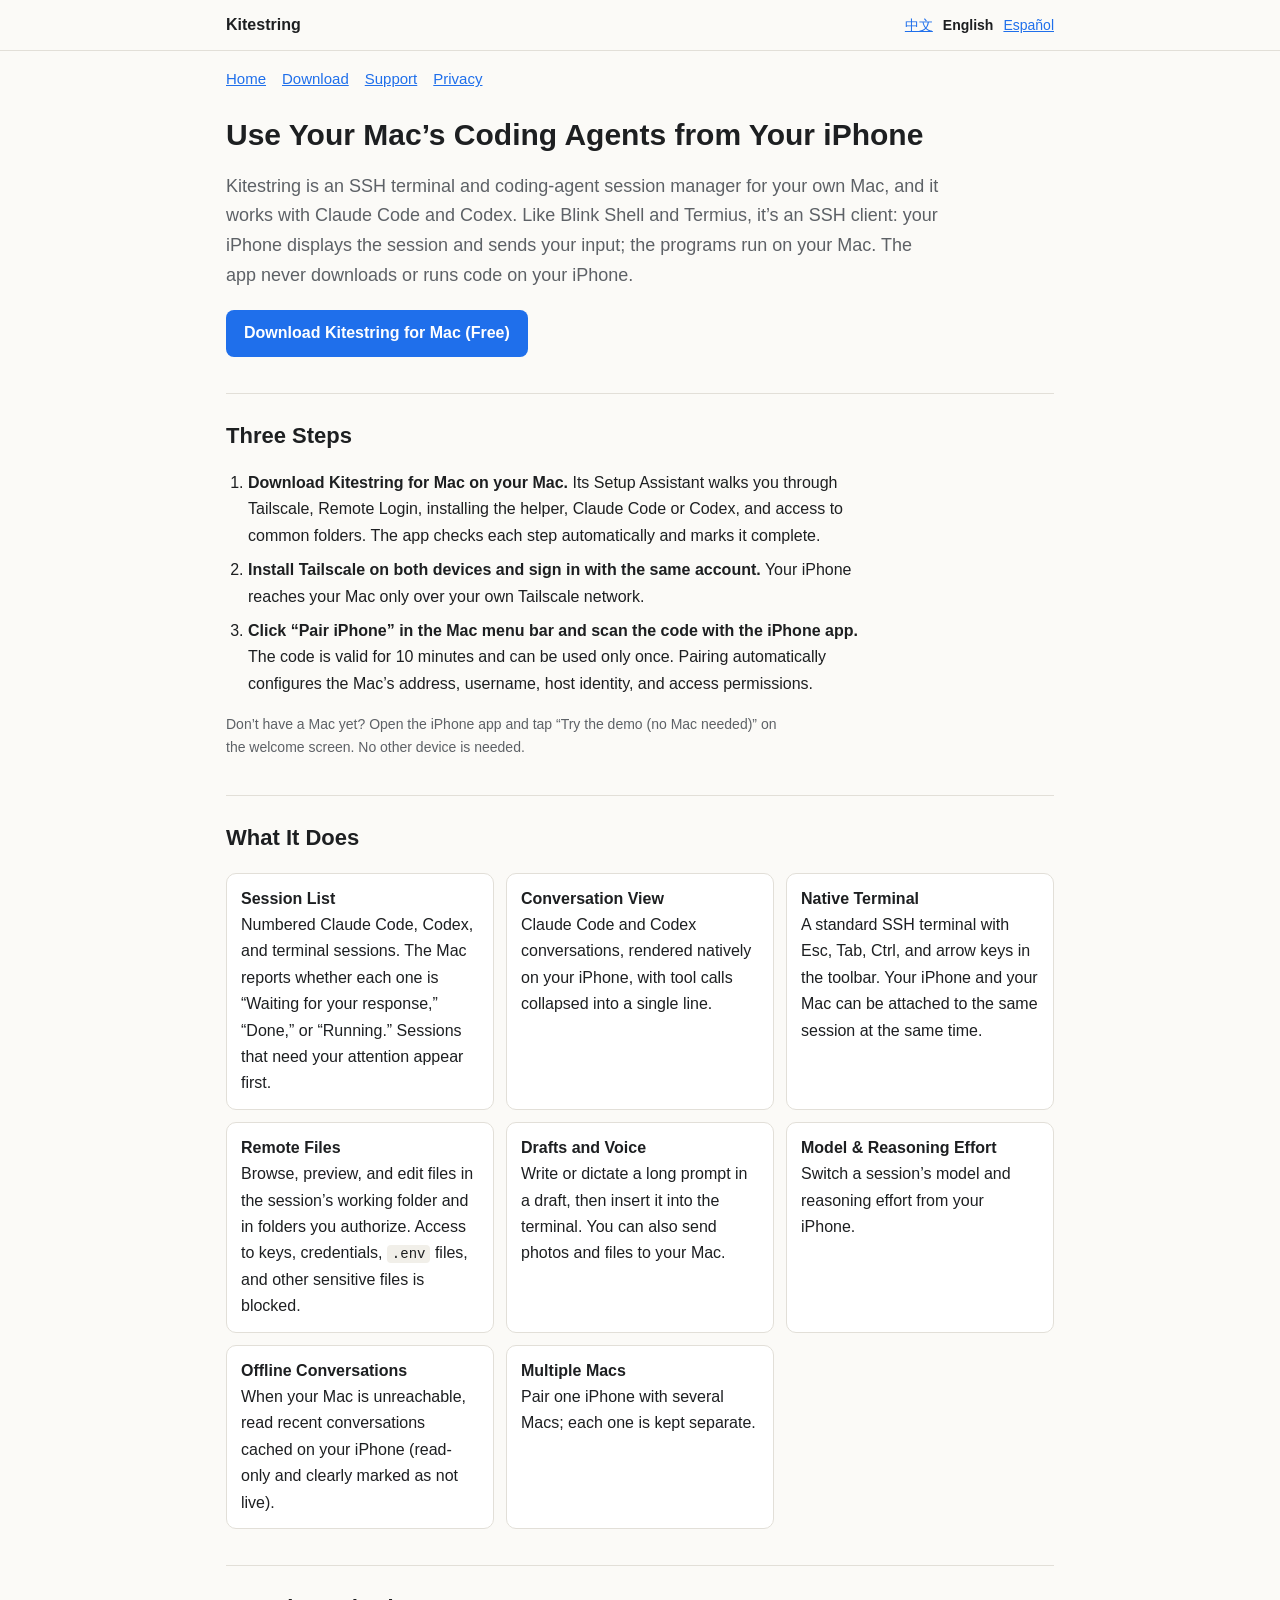
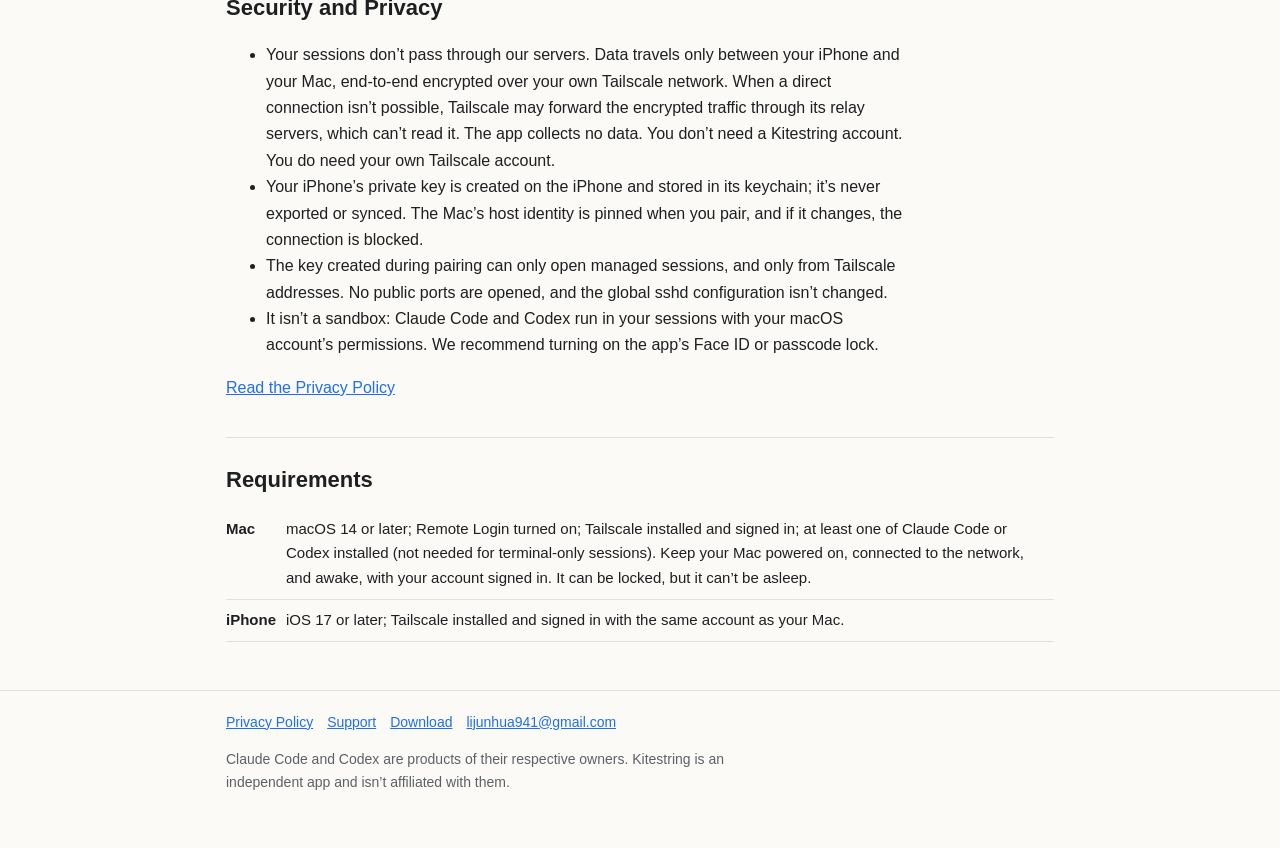
==== index.html @ 99feeac3 "site: publish 2026-11-09 with mac-0.16.4-11" ====
<!doctype html>
<html lang="en">
<head>
<meta charset="utf-8">
<meta name="viewport" content="width=device-width, initial-scale=1">
<title>Kitestring</title>
<meta name="description" data-zh="Kitestring：连接你自己 Mac 的 SSH 终端与编程助手会话管理，支持 Claude Code 和 Codex。" data-es="Kitestring: un terminal SSH y gestor de sesiones de agentes de programación para tu propio Mac. Funciona con Claude Code y Codex." content="Kitestring: an SSH terminal and coding-agent session manager for your own Mac. Works with Claude Code and Codex.">
<link rel="canonical" href="https://lijunhua941-boop.github.io/kitestring-site/">
<link rel="stylesheet" href="assets/site.css">
<script>
/* Language (the same script on every page; site/README.md「三语」). Order: the fragment #zh / #en / #es
   or an anchor inside a section (#es-pairing; #zh-Hans, #es-419 work too), then ?lang=, then the
   browser's preferred languages, then English. Sets <html lang> and data-lang (site.css then shows only
   that language), the page title and description, and makes every link to another page of the site carry the language.
   Nothing is stored. Without JavaScript site.css reads the fragment itself and shows English otherwise. */
(function () {
  var TAGS = { zh: "zh-Hans", en: "en", es: "es" }, root = document.documentElement, lang = "en";
  function norm(s) { s = String(s || "").toLowerCase().split(/[-_;]/)[0]; return TAGS.hasOwnProperty(s) ? s : ""; }
  function fromHash() { try { return norm(decodeURIComponent(location.hash.slice(1))); } catch (e) { return ""; } }
  function fromQuery() { var m = /[?&]lang=([^&#]*)/.exec(location.search); return m ? norm(m[1]) : ""; }
  function fromBrowser() {
    var list = (navigator.languages && navigator.languages.length) ? navigator.languages : [navigator.language];
    for (var i = 0; i < list.length; i++) { var l = norm(list[i]); if (l) return l; }
    return "";
  }
  function relink() {
    var links = document.querySelectorAll("a[href]");
    for (var i = 0; i < links.length; i++) {
      var a = links[i], href = a.getAttribute("data-href") || a.getAttribute("href");
      var cut = href.indexOf("#"), path = cut < 0 ? href : href.slice(0, cut), frag = cut < 0 ? "" : href.slice(cut + 1);
      if (cut === 0) {                                   // same-page link: mark the active language switch
        if (a.parentNode && a.parentNode.className === "langs") {
          if (frag === lang) a.setAttribute("aria-current", "true"); else a.removeAttribute("aria-current");
        }
        continue;
      }
      // Only the site's own pages: relative ("./", "../", "download/", "../privacy/"), with no fragment
      // or a bare language fragment. mailto:, https:, files (.md, .json, .dmg) and other anchors stay.
      if (/^([a-z][a-z0-9+.-]*:|\/\/)/i.test(href) || !/\/$/.test(path) || (frag && !TAGS.hasOwnProperty(frag))) continue;
      a.setAttribute("data-href", href);
      a.setAttribute("href", path + "#" + lang);
    }
  }
  function apply() {
    lang = fromHash() || fromQuery() || fromBrowser() || "en";
    root.setAttribute("data-lang", lang);
    root.setAttribute("lang", TAGS[lang]);
    var t = document.querySelector("title");
    if (t) {
      if (!t.hasAttribute("data-en")) t.setAttribute("data-en", t.textContent);
      document.title = t.getAttribute("data-" + lang) || t.getAttribute("data-en");
    }
    // The description (and any og:/twitter: title or description) the same way: data-zh / data-es
    // beside the English content, which stays in the page for readers without JavaScript.
    var metas = document.querySelectorAll('meta[name="description"], meta[property^="og:"], meta[name^="twitter:"]');
    for (var j = 0; j < metas.length; j++) {
      var m = metas[j];
      if (!m.hasAttribute("data-zh") && !m.hasAttribute("data-es")) continue;
      if (!m.hasAttribute("data-en")) m.setAttribute("data-en", m.getAttribute("content"));
      m.setAttribute("content", m.getAttribute("data-" + lang) || m.getAttribute("data-en"));
    }
    if (document.readyState !== "loading") relink();
  }
  apply();
  document.addEventListener("DOMContentLoaded", relink);
  window.addEventListener("hashchange", apply);
})();
</script>
</head>
<body>
<header class="top"><div class="wrap">
  <a class="brand" href="./">Kitestring</a>
  <span class="langs"><a href="#zh" hreflang="zh-Hans" lang="zh-Hans">中文</a><a href="#en" hreflang="en" lang="en">English</a><a href="#es" hreflang="es" lang="es">Español</a></span>
</div></header>
<main class="wrap">

<!-- ===== 简体中文（主稿） ===== -->
<section class="lang" id="zh" lang="zh-Hans" data-l="zh">
<nav class="pages"><a href="#zh">首页</a><a href="download/#zh">下载</a><a href="support/#zh">技术支持</a><a href="privacy/#zh">隐私政策</a></nav>
<h1>在 iPhone 上使用你 Mac 上的编程助手</h1>
<p class="lead">Kitestring 是连接你自己的 Mac 的 SSH 终端与编程助手会话管理器，配合 Claude Code 与 Codex 使用。和 Blink Shell、Termius 一样，它是 SSH 客户端：iPhone 显示会话、发送你的输入，程序都在你的 Mac 上运行。App 不会在 iPhone 上下载或执行代码。</p>
<div class="actions">
  <a class="button" href="download/#zh">下载 Kitestring for Mac（免费）</a>
  <!-- App Store 徽章占位：上架后换成官方徽章图片（按徽章的使用规范），链接填 KITE_APP_STORE_URL。 -->
  
</div>

<h2>三步上手</h2>
<ol class="steps">
  <li><strong>在 Mac 上下载 Kitestring for Mac。</strong>它的「设置向导」带你逐步完成：Tailscale、远程登录、安装助手、Claude Code 或 Codex、常用文件夹授权。App 自动检查每一步，完成后标记为已完成。</li>
  <li><strong>两台设备都装 Tailscale，登录同一个账号。</strong>iPhone 和 Mac 之间的连接只走你自己的 Tailscale 网络。</li>
  <li><strong>在 Mac 菜单栏点「配对 iPhone」，用 iPhone App 扫码。</strong>二维码 10 分钟内有效、只能用一次。配对会自动设置 Mac 的地址、用户名、主机身份和访问权限。</li>
</ol>
<p class="muted">还没有 Mac？打开 iPhone App，在欢迎页点「先看看演示（不需要 Mac）」，不需要连接任何设备。</p>

<h2>能做什么</h2>
<ul class="grid">
  <li><strong>会话列表</strong><br>编号的 Claude Code、Codex 和终端会话；Mac 报告「等待你回应」「已完成」「运行中」，需要你处理的会话排在最前。</li>
  <li><strong>对话视图</strong><br>在 iPhone 上原生显示 Claude Code 与 Codex 的对话，工具调用折叠成一行。</li>
  <li><strong>原生终端</strong><br>标准 SSH 终端，工具条带 Esc、Tab、Ctrl、方向键；iPhone 和 Mac 可以同时连着同一个会话。</li>
  <li><strong>远程文件</strong><br>在会话的工作目录和你授权的文件夹里浏览、预览、编辑文件；密钥、凭证、<code>.env</code> 文件等敏感文件无法访问。</li>
  <li><strong>草稿与语音</strong><br>先在草稿里写好长提示词或用语音输入，再插入终端；也可以把照片和文件发到 Mac。</li>
  <li><strong>模型与思考深度</strong><br>在 iPhone 上切换会话使用的模型和思考深度。</li>
  <li><strong>离线对话</strong><br>连不上 Mac 时，可以阅读 iPhone 上缓存的最近对话（只读，明确标出不是实时内容）。</li>
  <li><strong>多台 Mac</strong><br>一部 iPhone 可以配对多台 Mac，各自独立。</li>
</ul>

<h2>安全与隐私</h2>
<ul>
  <li>你的会话不经过我们的服务器：数据只在你的 iPhone 与你的 Mac 之间、经你自己的 Tailscale 网络端到端加密传输；无法直连时，Tailscale 可能经它的中继服务器转发加密后的流量，中继看不到内容。App 不收集任何数据。你不需要 Kitestring 账号，但需要你自己的 Tailscale 账号。</li>
  <li>iPhone 的私钥在 iPhone 上生成，存在钥匙串里，不导出、不同步；Mac 的主机身份在配对时固定，变化即阻断连接。</li>
  <li>配对时生成的密钥只能进入受管会话，并且只接受来自 Tailscale 地址的登录；不开放公网端口、不改 sshd 全局配置。</li>
  <li>它不是沙箱：会话里的 Claude Code 与 Codex 以你的 macOS 账户权限运行。建议开启 App 的 Face ID 或设备密码锁。</li>
</ul>
<p><a href="privacy/#zh">阅读隐私政策</a></p>

<h2>系统要求</h2>
<table>
  <tr><th>Mac</th><td>macOS 14 或更高；打开「远程登录」；安装并登录 Tailscale；装好 Claude Code 或 Codex 至少一个（只用终端会话可以不装）。Mac 需要保持通电、联网和唤醒，并登录你的账户（可以锁屏，不能睡眠）。</td></tr>
  <tr><th>iPhone</th><td>iOS 17 或更高；安装 Tailscale 并登录与 Mac 相同的账号。</td></tr>
</table>
</section>

<!-- ===== English ===== -->
<section class="lang" id="en" lang="en" data-l="en">
<nav class="pages"><a href="#en">Home</a><a href="download/#en">Download</a><a href="support/#en">Support</a><a href="privacy/#en">Privacy</a></nav>
<h1>Use Your Mac’s Coding Agents from Your iPhone</h1>
<p class="lead">Kitestring is an SSH terminal and coding-agent session manager for your own Mac, and it works with Claude Code and Codex. Like Blink Shell and Termius, it’s an SSH client: your iPhone displays the session and sends your input; the programs run on your Mac. The app never downloads or runs code on your iPhone.</p>
<div class="actions">
  <a class="button" href="download/#en">Download Kitestring for Mac (Free)</a>
  <!-- App Store badge placeholder: replace with the official badge artwork after launch (follow its usage rules); link = KITE_APP_STORE_URL. -->
  
</div>

<h2>Three Steps</h2>
<ol class="steps">
  <li><strong>Download Kitestring for Mac on your Mac.</strong> Its Setup Assistant walks you through Tailscale, Remote Login, installing the helper, Claude Code or Codex, and access to common folders. The app checks each step automatically and marks it complete.</li>
  <li><strong>Install Tailscale on both devices and sign in with the same account.</strong> Your iPhone reaches your Mac only over your own Tailscale network.</li>
  <li><strong>Click “Pair iPhone” in the Mac menu bar and scan the code with the iPhone app.</strong> The code is valid for 10 minutes and can be used only once. Pairing automatically configures the Mac’s address, username, host identity, and access permissions.</li>
</ol>
<p class="muted">Don’t have a Mac yet? Open the iPhone app and tap “Try the demo (no Mac needed)” on the welcome screen. No other device is needed.</p>

<h2>What It Does</h2>
<ul class="grid">
  <li><strong>Session List</strong><br>Numbered Claude Code, Codex, and terminal sessions. The Mac reports whether each one is “Waiting for your response,” “Done,” or “Running.” Sessions that need your attention appear first.</li>
  <li><strong>Conversation View</strong><br>Claude Code and Codex conversations, rendered natively on your iPhone, with tool calls collapsed into a single line.</li>
  <li><strong>Native Terminal</strong><br>A standard SSH terminal with Esc, Tab, Ctrl, and arrow keys in the toolbar. Your iPhone and your Mac can be attached to the same session at the same time.</li>
  <li><strong>Remote Files</strong><br>Browse, preview, and edit files in the session’s working folder and in folders you authorize. Access to keys, credentials, <code>.env</code> files, and other sensitive files is blocked.</li>
  <li><strong>Drafts and Voice</strong><br>Write or dictate a long prompt in a draft, then insert it into the terminal. You can also send photos and files to your Mac.</li>
  <li><strong>Model &amp; Reasoning Effort</strong><br>Switch a session’s model and reasoning effort from your iPhone.</li>
  <li><strong>Offline Conversations</strong><br>When your Mac is unreachable, read recent conversations cached on your iPhone (read-only and clearly marked as not live).</li>
  <li><strong>Multiple Macs</strong><br>Pair one iPhone with several Macs; each one is kept separate.</li>
</ul>

<h2>Security and Privacy</h2>
<ul>
  <li>Your sessions don’t pass through our servers. Data travels only between your iPhone and your Mac, end-to-end encrypted over your own Tailscale network. When a direct connection isn’t possible, Tailscale may forward the encrypted traffic through its relay servers, which can’t read it. The app collects no data. You don’t need a Kitestring account. You do need your own Tailscale account.</li>
  <li>Your iPhone’s private key is created on the iPhone and stored in its keychain; it’s never exported or synced. The Mac’s host identity is pinned when you pair, and if it changes, the connection is blocked.</li>
  <li>The key created during pairing can only open managed sessions, and only from Tailscale addresses. No public ports are opened, and the global sshd configuration isn’t changed.</li>
  <li>It isn’t a sandbox: Claude Code and Codex run in your sessions with your macOS account’s permissions. We recommend turning on the app’s Face ID or passcode lock.</li>
</ul>
<p><a href="privacy/#en">Read the Privacy Policy</a></p>

<h2>Requirements</h2>
<table>
  <tr><th>Mac</th><td>macOS 14 or later; Remote Login turned on; Tailscale installed and signed in; at least one of Claude Code or Codex installed (not needed for terminal-only sessions). Keep your Mac powered on, connected to the network, and awake, with your account signed in. It can be locked, but it can’t be asleep.</td></tr>
  <tr><th>iPhone</th><td>iOS 17 or later; Tailscale installed and signed in with the same account as your Mac.</td></tr>
</table>
</section>

<!-- ===== Español ===== -->
<section class="lang" id="es" lang="es" data-l="es">
<nav class="pages"><a href="#es">Inicio</a><a href="download/#es">Descargar</a><a href="support/#es">Soporte</a><a href="privacy/#es">Privacidad</a></nav>
<h1>Usa los agentes de programación de tu Mac desde tu iPhone</h1>
<p class="lead">Kitestring es un terminal SSH y un gestor de sesiones de agentes de programación para tu propio Mac, compatible con Claude Code y Codex. Como Blink Shell y Termius, es un cliente SSH: tu iPhone muestra la sesión y envía lo que escribes; los programas se ejecutan en tu Mac. La app nunca descarga ni ejecuta código en tu iPhone.</p>
<div class="actions">
  <a class="button" href="download/#es">Descargar Kitestring para Mac (gratis)</a>
  <!-- Marcador de la insignia del App Store: sustituir por la insignia oficial tras el lanzamiento (según sus normas de uso); enlace = KITE_APP_STORE_URL. -->
  
</div>

<h2>Tres pasos</h2>
<ol class="steps">
  <li><strong>Descarga Kitestring para Mac en tu Mac.</strong> Su Asistente de configuración te guía por Tailscale, Sesión remota, la instalación del asistente del Mac, Claude Code o Codex y el acceso a las carpetas habituales. La app comprueba cada paso automáticamente y lo marca como completado.</li>
  <li><strong>Instala Tailscale en ambos dispositivos e inicia sesión con la misma cuenta.</strong> Tu iPhone se conecta a tu Mac solo a través de tu propia red de Tailscale.</li>
  <li><strong>Haz clic en «Vincular iPhone» en la barra de menús del Mac y escanea el código con la app del iPhone.</strong> El código es válido durante 10 minutos y solo se puede usar una vez. La vinculación configura automáticamente la dirección del Mac, el nombre de usuario, la identidad del host y los permisos de acceso.</li>
</ol>
<p class="muted">¿Todavía no tienes un Mac? Abre la app del iPhone y toca «Prueba la demostración (sin Mac)» en la pantalla de bienvenida. No necesitas ningún otro dispositivo.</p>

<h2>Qué hace</h2>
<ul class="grid">
  <li><strong>Lista de sesiones</strong><br>Sesiones numeradas de Claude Code, Codex y terminal. El Mac indica si cada una está «Esperando tu respuesta», «Completado» o «En curso». Las sesiones que necesitan tu atención aparecen primero.</li>
  <li><strong>Vista de conversación</strong><br>Las conversaciones de Claude Code y Codex se muestran de forma nativa en tu iPhone, con las llamadas a herramientas plegadas en una sola línea.</li>
  <li><strong>Terminal nativo</strong><br>Un terminal SSH estándar con Esc, Tab, Ctrl y flechas en la barra de herramientas. Tu iPhone y tu Mac pueden estar conectados a la misma sesión al mismo tiempo.</li>
  <li><strong>Archivos remotos</strong><br>Explora, previsualiza y edita archivos en la carpeta de trabajo de la sesión y en las carpetas que autorices. El acceso a claves, credenciales, archivos <code>.env</code> y otros archivos sensibles está bloqueado.</li>
  <li><strong>Borradores y voz</strong><br>Escribe o dicta un prompt largo en un borrador y luego insértalo en el terminal. También puedes enviar fotos y archivos a tu Mac.</li>
  <li><strong>Modelo y nivel de razonamiento</strong><br>Cambia el modelo y el nivel de razonamiento de una sesión desde tu iPhone.</li>
  <li><strong>Conversaciones sin conexión</strong><br>Cuando no puedas conectarte a tu Mac, lee las conversaciones recientes guardadas en tu iPhone (solo lectura y con una marca clara de que no están en vivo).</li>
  <li><strong>Varios Mac</strong><br>Vincula un iPhone con varios Mac; cada uno se mantiene por separado.</li>
</ul>

<h2>Seguridad y privacidad</h2>
<ul>
  <li>Tus sesiones no pasan por nuestros servidores. Los datos solo viajan entre tu iPhone y tu Mac, cifrados de extremo a extremo por tu propia red de Tailscale. Si no es posible una conexión directa, Tailscale puede reenviar el tráfico cifrado por sus servidores de retransmisión, que no pueden leerlo. La app no recopila datos. No necesitas una cuenta de Kitestring, pero sí tu propia cuenta de Tailscale.</li>
  <li>La clave privada de tu iPhone se crea en el iPhone y se guarda en su llavero; nunca se exporta ni se sincroniza. La identidad del host del Mac se fija al vincularlo y, si cambia, la conexión se bloquea.</li>
  <li>La clave creada durante la vinculación solo puede abrir sesiones gestionadas, y solo desde direcciones de Tailscale. No se abren puertos públicos ni se cambia la configuración global de sshd.</li>
  <li>No es un entorno aislado (sandbox): Claude Code y Codex se ejecutan en tus sesiones con los permisos de tu cuenta de macOS. Te recomendamos activar el bloqueo con Face ID o código de la app.</li>
</ul>
<p><a href="privacy/#es">Lee la política de privacidad</a></p>

<h2>Requisitos</h2>
<table>
  <tr><th>Mac</th><td>macOS 14 o posterior; Sesión remota activada; Tailscale instalado y con la sesión iniciada; al menos Claude Code o Codex instalado (no hace falta si solo usas sesiones de terminal). Mantén tu Mac encendido, conectado a la red y activo, con tu cuenta iniciada. Puede estar bloqueado, pero no en reposo.</td></tr>
  <tr><th>iPhone</th><td>iOS 17 o posterior; Tailscale instalado y con la sesión iniciada en la misma cuenta que tu Mac.</td></tr>
</table>
</section>

</main>
<footer><div class="wrap">
  <div data-l="zh" lang="zh-Hans">
    <a href="privacy/#zh">隐私政策</a><a href="support/#zh">技术支持</a><a href="download/#zh">下载</a><a href="mailto:lijunhua941@gmail.com">lijunhua941@gmail.com</a>
    <p>Claude Code 与 Codex 属于各自的所有者；Kitestring 是独立 App，与它们无隶属关系。</p>
  </div>
  <div data-l="en" lang="en">
    <a href="privacy/#en">Privacy Policy</a><a href="support/#en">Support</a><a href="download/#en">Download</a><a href="mailto:lijunhua941@gmail.com">lijunhua941@gmail.com</a>
    <p>Claude Code and Codex are products of their respective owners. Kitestring is an independent app and isn’t affiliated with them.</p>
  </div>
  <div data-l="es" lang="es">
    <a href="privacy/#es">Política de privacidad</a><a href="support/#es">Soporte</a><a href="download/#es">Descargar</a><a href="mailto:lijunhua941@gmail.com">lijunhua941@gmail.com</a>
    <p>Claude Code y Codex son productos de sus respectivos propietarios. Kitestring es una app independiente y no está afiliada a ellos.</p>
  </div>
</div></footer>
</body>
</html>
---- assets/site.css ----
/* Static site stylesheet: no web fonts, no external resources. */
:root {
  --bg: #fbfaf7;
  --fg: #1d1f21;
  --muted: #5d6166;
  --line: #e2dfd8;
  --card: #ffffff;
  --accent: #1f6feb;
  --accent-fg: #ffffff;
  --code-bg: #f1efe9;
  --warn-bg: #fff6e0;
  --warn-line: #e8c46a;
}
@media (prefers-color-scheme: dark) {
  :root:not([data-theme="light"]) {
    --bg: #15171a;
    --fg: #e8e6e1;
    --muted: #a3a7ad;
    --line: #2c3036;
    --card: #1c1f23;
    --accent: #5b9dff;
    --accent-fg: #0b0d10;
    --code-bg: #23272c;
    --warn-bg: #2b2516;
    --warn-line: #7a6326;
  }
}
:root[data-theme="dark"] {
  --bg: #15171a; --fg: #e8e6e1; --muted: #a3a7ad; --line: #2c3036; --card: #1c1f23;
  --accent: #5b9dff; --accent-fg: #0b0d10; --code-bg: #23272c; --warn-bg: #2b2516; --warn-line: #7a6326;
}
* { box-sizing: border-box; }
html { -webkit-text-size-adjust: 100%; }
body {
  margin: 0;
  background: var(--bg);
  color: var(--fg);
  font: 16px/1.65 -apple-system, BlinkMacSystemFont, "Segoe UI", "PingFang SC", "Hiragino Sans GB",
    "Microsoft YaHei", "Noto Sans", Helvetica, Arial, sans-serif;
}
a { color: var(--accent); }
.wrap { max-width: 860px; margin: 0 auto; padding: 0 16px; }
header.top { border-bottom: 1px solid var(--line); }
header.top .wrap { display: flex; flex-wrap: wrap; gap: 8px 16px; align-items: center; justify-content: space-between; padding-top: 12px; padding-bottom: 12px; }
.brand { font-weight: 700; color: var(--fg); text-decoration: none; }
.langs a { margin-left: 10px; font-size: 14px; }
nav.pages { display: flex; flex-wrap: wrap; gap: 4px 16px; margin: 16px 0 8px; font-size: 15px; }
h1 { font-size: 30px; line-height: 1.25; margin: 24px 0 12px; }
h2 { font-size: 22px; margin: 36px 0 10px; padding-top: 4px; border-top: 1px solid var(--line); padding-top: 24px; }
h3 { font-size: 17px; margin: 24px 0 6px; }
p, li { max-width: 72ch; }
.lead { font-size: 18px; color: var(--muted); }
.muted { color: var(--muted); font-size: 14px; }
code, pre { font-family: ui-monospace, SFMono-Regular, Menlo, Consolas, monospace; font-size: 14px; }
code { background: var(--code-bg); padding: 1px 5px; border-radius: 4px; overflow-wrap: anywhere; }
pre { background: var(--code-bg); padding: 12px 14px; border-radius: 8px; overflow-x: auto; }
pre code { background: none; padding: 0; }
.actions { display: flex; flex-wrap: wrap; gap: 12px; margin: 20px 0; align-items: center; }
.button { display: inline-block; background: var(--accent); color: var(--accent-fg); text-decoration: none; font-weight: 600; padding: 10px 18px; border-radius: 8px; }
/* Placeholder for the official store badge (to be replaced with the badge artwork after launch). */
.badge-placeholder { display: inline-block; border: 2px dashed var(--line); color: var(--muted); padding: 8px 14px; border-radius: 8px; text-decoration: none; font-size: 14px; }
ol.steps { padding-left: 22px; }
ol.steps li { margin: 8px 0; }
.grid { display: grid; grid-template-columns: repeat(auto-fit, minmax(240px, 1fr)); gap: 12px; padding: 0; list-style: none; }
.grid li { background: var(--card); border: 1px solid var(--line); border-radius: 10px; padding: 12px 14px; }
table { border-collapse: collapse; width: 100%; font-size: 15px; display: block; overflow-x: auto; }
th, td { text-align: left; vertical-align: top; border-bottom: 1px solid var(--line); padding: 8px 10px 8px 0; }
td code { overflow-wrap: anywhere; }
.note { background: var(--warn-bg); border: 1px solid var(--warn-line); border-radius: 8px; padding: 10px 14px; }
footer { border-top: 1px solid var(--line); margin-top: 48px; padding: 20px 0 40px; font-size: 14px; color: var(--muted); }
footer a { margin-right: 14px; }

.langs a[aria-current] { color: var(--fg); font-weight: 600; text-decoration: none; }

/* Languages. Every page has three sections <section class="lang" id="zh|en|es" data-l="…"> and one
   footer block per language (data-l), so a reader sees one language only.
   With JavaScript: the inline script in each page's <head> sets <html data-lang="zh|en|es"> (fragment ›
   ?lang= › browser languages › English) and the first group of rules shows that language.
   Without JavaScript: #zh / #en / #es, or an anchor inside a section (#es-pairing), picks the language
   through :target; otherwise English. Browsers without :has() ignore that second group and then show
   all three languages one after another. The two groups must stay separate rules: one selector that
   a browser cannot parse drops its whole rule. */
html[data-lang="zh"] [data-l]:not([data-l="zh"]),
html[data-lang="en"] [data-l]:not([data-l="en"]),
html[data-lang="es"] [data-l]:not([data-l="es"]) { display: none; }
html:not([data-lang]) body:has(#zh:target, #zh :target) [data-l]:not([data-l="zh"]),
html:not([data-lang]) body:has(#es:target, #es :target) [data-l]:not([data-l="es"]),
html:not([data-lang]) body:not(:has(#zh:target, #zh :target, #es:target, #es :target)) [data-l]:not([data-l="en"]) { display: none; }
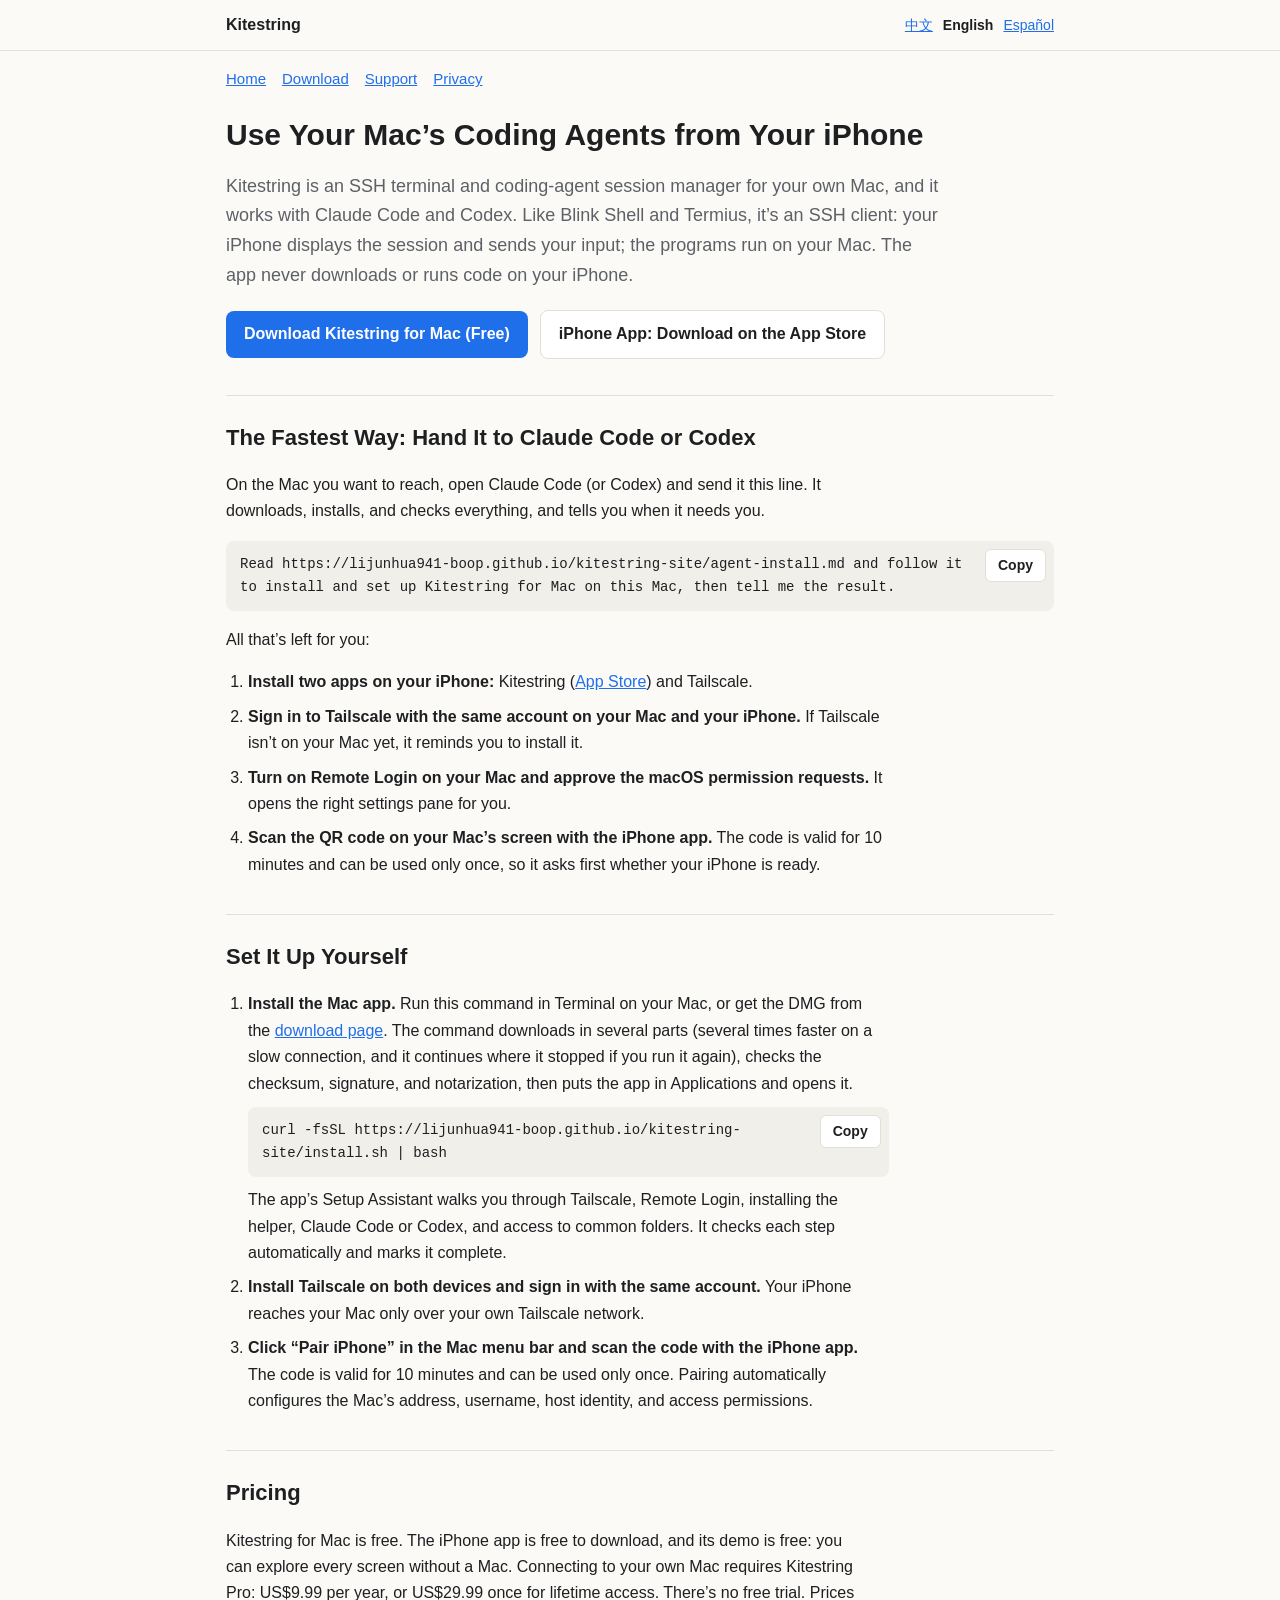
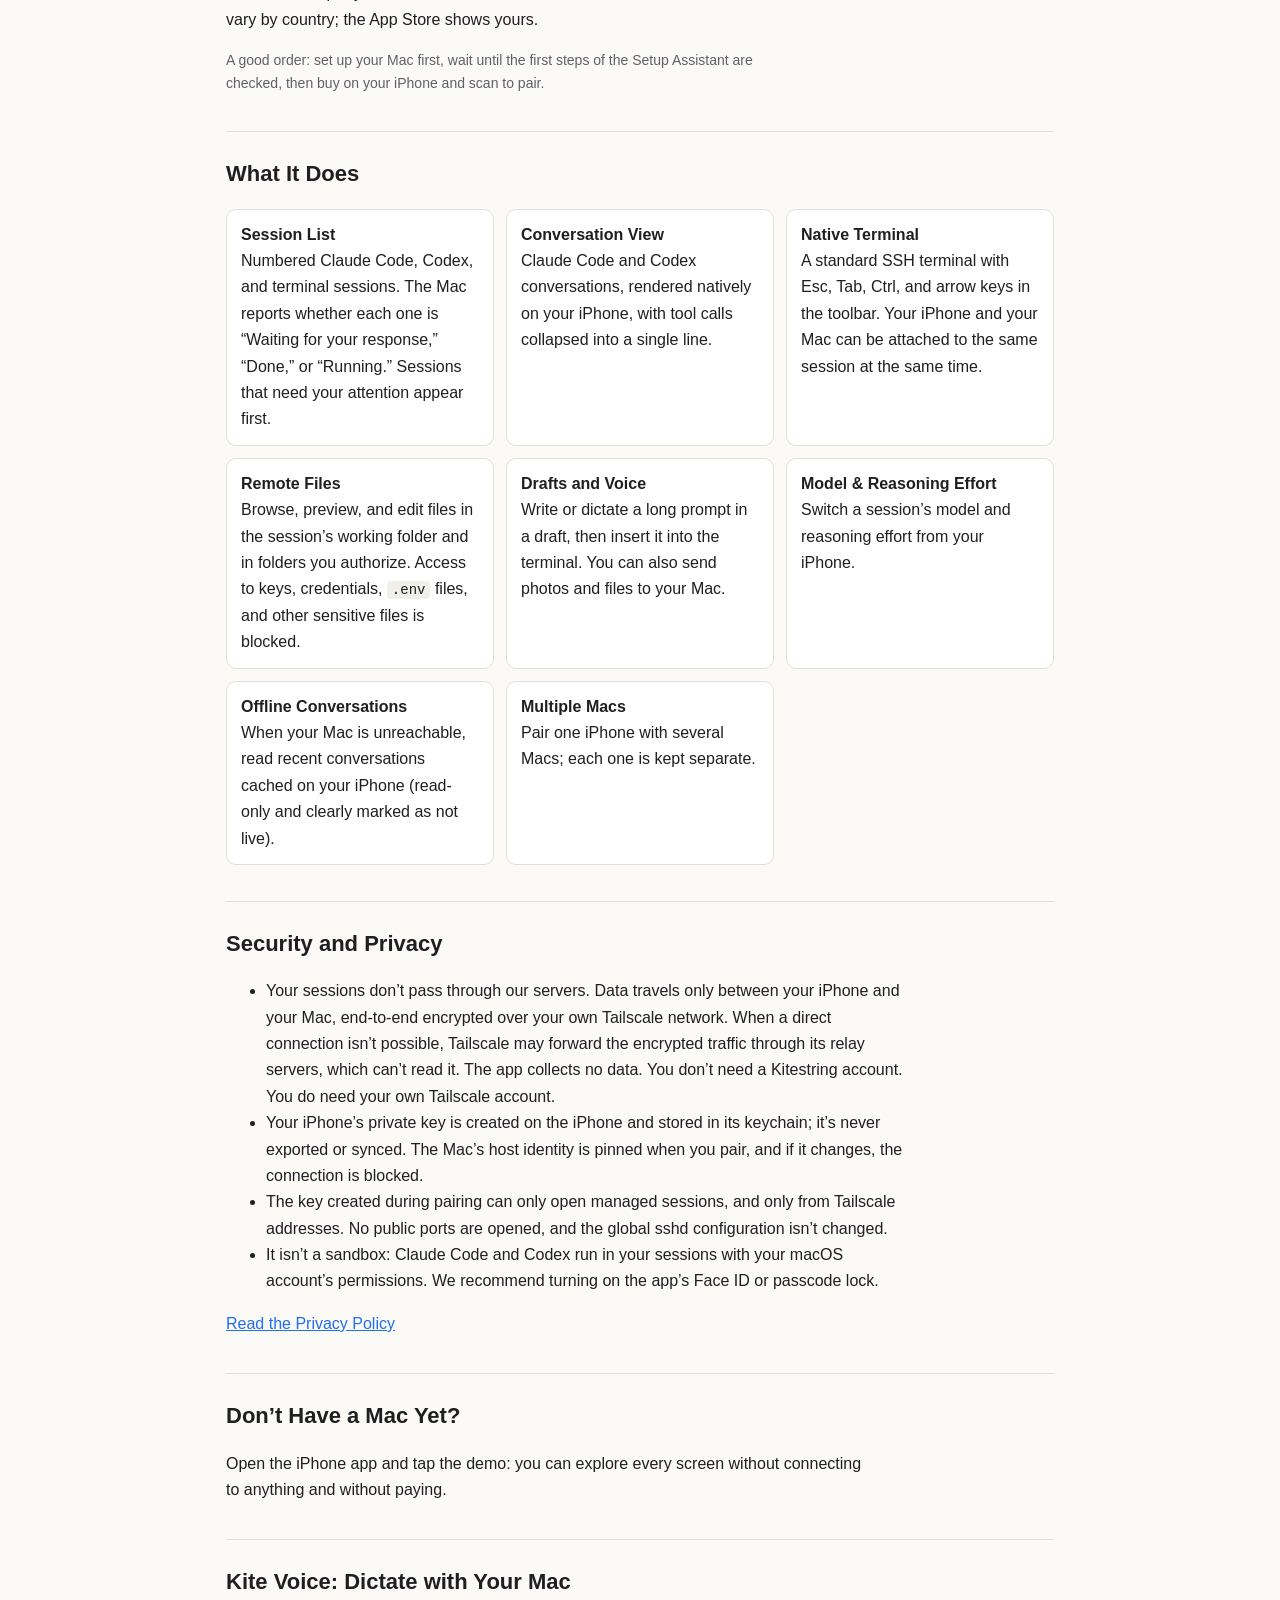
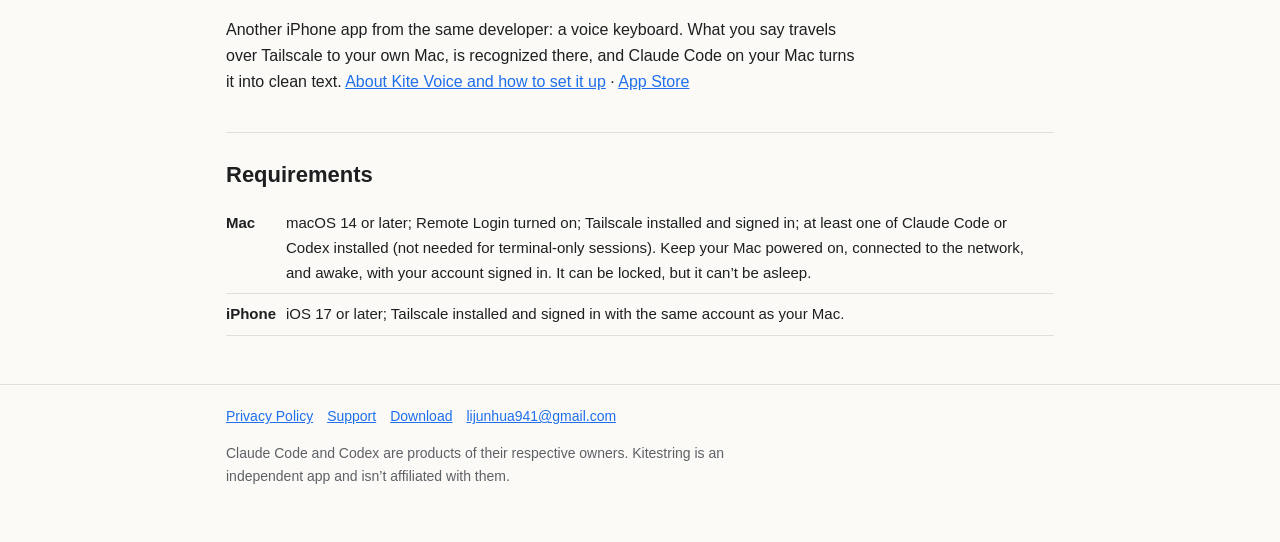
==== commit b4f6c36a: "site: agent-first onboarding, one-command installer, pricing, Kite Voice page Source: kitestring rep" ====
--- a/index.html
+++ b/index.html
@@ -81,17 +81,32 @@
 <p class="lead">Kitestring 是连接你自己的 Mac 的 SSH 终端与编程助手会话管理器，配合 Claude Code 与 Codex 使用。和 Blink Shell、Termius 一样，它是 SSH 客户端：iPhone 显示会话、发送你的输入，程序都在你的 Mac 上运行。App 不会在 iPhone 上下载或执行代码。</p>
 <div class="actions">
   <a class="button" href="download/#zh">下载 Kitestring for Mac（免费）</a>
-  <!-- App Store 徽章占位：上架后换成官方徽章图片（按徽章的使用规范），链接填 KITE_APP_STORE_URL。 -->
-  
+  <a class="button secondary" href="https://apps.apple.com/app/kitestring-remote/id6832438353">iPhone App：在 App Store 下载</a>
 </div>
 
-<h2>三步上手</h2>
-<ol class="steps">
-  <li><strong>在 Mac 上下载 Kitestring for Mac。</strong>它的「设置向导」带你逐步完成：Tailscale、远程登录、安装助手、Claude Code 或 Codex、常用文件夹授权。App 自动检查每一步，完成后标记为已完成。</li>
+<h2 id="zh-agent">最快的装法：交给 Claude Code 或 Codex</h2>
+<p>在要连接的那台 Mac 上打开 Claude Code（或 Codex），把下面这句话发给它。下载、安装和检查都由它完成，需要你动手的地方它会告诉你。</p>
+<div class="copy"><pre><code id="prompt-zh">请读取 https://lijunhua941-boop.github.io/kitestring-site/agent-install.md，按其中步骤在这台 Mac 上安装并配置 Kitestring for Mac，完成后告诉我结果。</code></pre><button type="button" data-copy="prompt-zh" data-done="已复制">复制</button></div>
+<p>你自己要做的只有这几件：</p>
+<ol class="steps">
+  <li><strong>iPhone 上装两个 App：</strong>Kitestring（<a href="https://apps.apple.com/app/kitestring-remote/id6832438353">App Store</a>）和 Tailscale。</li>
+  <li><strong>Mac 和 iPhone 的 Tailscale 登录同一个账号。</strong>Mac 上还没装 Tailscale，它会提醒你装。</li>
+  <li><strong>在 Mac 上打开「远程登录」，批准 macOS 弹出的权限请求。</strong>它会替你打开对应的设置页。</li>
+  <li><strong>用 iPhone App 扫 Mac 屏幕上的二维码。</strong>二维码 10 分钟内有效、只能用一次，所以它会先问你 iPhone 准备好了没有。</li>
+</ol>
+
+<h2 id="zh-manual">自己动手装</h2>
+<ol class="steps">
+  <li><strong>装 Mac App。</strong>在 Mac 的「终端」里运行下面这条命令，或到<a href="download/#zh">下载页</a>下载 DMG。命令会分段下载（网络慢时快几倍，中断后重新运行会接着下），核对校验值、签名与公证，再把 App 放进「应用程序」并打开。
+  <div class="copy"><pre><code id="cmd-zh">curl -fsSL https://lijunhua941-boop.github.io/kitestring-site/install.sh | bash</code></pre><button type="button" data-copy="cmd-zh" data-done="已复制">复制</button></div>
+  App 的「设置向导」带你逐步完成：Tailscale、远程登录、安装助手、Claude Code 或 Codex、常用文件夹授权。每一步自动检查，完成后打勾。</li>
   <li><strong>两台设备都装 Tailscale，登录同一个账号。</strong>iPhone 和 Mac 之间的连接只走你自己的 Tailscale 网络。</li>
   <li><strong>在 Mac 菜单栏点「配对 iPhone」，用 iPhone App 扫码。</strong>二维码 10 分钟内有效、只能用一次。配对会自动设置 Mac 的地址、用户名、主机身份和访问权限。</li>
 </ol>
-<p class="muted">还没有 Mac？打开 iPhone App，在欢迎页点「先看看演示（不需要 Mac）」，不需要连接任何设备。</p>
+
+<h2 id="zh-price">价格</h2>
+<p>Kitestring for Mac 免费。iPhone App 免费下载，演示模式免费：不需要 Mac，就能看到全部界面。连接你自己的 Mac 需要 Kitestring Pro：按年订阅 US$9.99，或一次买断 US$29.99，没有试用期；各地区的价格以 App Store 显示的为准。</p>
+<p class="muted">建议的顺序：先在 Mac 上装好，等「设置向导」前几步都打勾，再在 iPhone 上购买并扫码配对。</p>
 
 <h2>能做什么</h2>
 <ul class="grid">
@@ -114,6 +129,12 @@
 </ul>
 <p><a href="privacy/#zh">阅读隐私政策</a></p>
 
+<h2 id="zh-demo">还没有 Mac？</h2>
+<p>打开 iPhone App，点「演示」：不需要连接任何设备，也不用付费，就能把每个界面都看一遍。</p>
+
+<h2 id="zh-voice">Kite Voice：用你的 Mac 做语音输入</h2>
+<p>同一个开发者的另一个 iPhone App：语音键盘。说话的录音经 Tailscale 送到你自己的 Mac 上识别，再由 Mac 上的 Claude Code 整理成干净的文字。<a href="voice/#zh">了解 Kite Voice 与配置方法</a> · <a href="https://apps.apple.com/app/kite-voice-ai-dictation/id6833265822">App Store</a></p>
+
 <h2>系统要求</h2>
 <table>
   <tr><th>Mac</th><td>macOS 14 或更高；打开「远程登录」；安装并登录 Tailscale；装好 Claude Code 或 Codex 至少一个（只用终端会话可以不装）。Mac 需要保持通电、联网和唤醒，并登录你的账户（可以锁屏，不能睡眠）。</td></tr>
@@ -128,17 +149,32 @@
 <p class="lead">Kitestring is an SSH terminal and coding-agent session manager for your own Mac, and it works with Claude Code and Codex. Like Blink Shell and Termius, it’s an SSH client: your iPhone displays the session and sends your input; the programs run on your Mac. The app never downloads or runs code on your iPhone.</p>
 <div class="actions">
   <a class="button" href="download/#en">Download Kitestring for Mac (Free)</a>
-  <!-- App Store badge placeholder: replace with the official badge artwork after launch (follow its usage rules); link = KITE_APP_STORE_URL. -->
-  
+  <a class="button secondary" href="https://apps.apple.com/app/kitestring-remote/id6832438353">iPhone App: Download on the App Store</a>
 </div>
 
-<h2>Three Steps</h2>
-<ol class="steps">
-  <li><strong>Download Kitestring for Mac on your Mac.</strong> Its Setup Assistant walks you through Tailscale, Remote Login, installing the helper, Claude Code or Codex, and access to common folders. The app checks each step automatically and marks it complete.</li>
+<h2 id="en-agent">The Fastest Way: Hand It to Claude Code or Codex</h2>
+<p>On the Mac you want to reach, open Claude Code (or Codex) and send it this line. It downloads, installs, and checks everything, and tells you when it needs you.</p>
+<div class="copy"><pre><code id="prompt-en">Read https://lijunhua941-boop.github.io/kitestring-site/agent-install.md and follow it to install and set up Kitestring for Mac on this Mac, then tell me the result.</code></pre><button type="button" data-copy="prompt-en" data-done="Copied">Copy</button></div>
+<p>All that’s left for you:</p>
+<ol class="steps">
+  <li><strong>Install two apps on your iPhone:</strong> Kitestring (<a href="https://apps.apple.com/app/kitestring-remote/id6832438353">App Store</a>) and Tailscale.</li>
+  <li><strong>Sign in to Tailscale with the same account on your Mac and your iPhone.</strong> If Tailscale isn’t on your Mac yet, it reminds you to install it.</li>
+  <li><strong>Turn on Remote Login on your Mac and approve the macOS permission requests.</strong> It opens the right settings pane for you.</li>
+  <li><strong>Scan the QR code on your Mac’s screen with the iPhone app.</strong> The code is valid for 10 minutes and can be used only once, so it asks first whether your iPhone is ready.</li>
+</ol>
+
+<h2 id="en-manual">Set It Up Yourself</h2>
+<ol class="steps">
+  <li><strong>Install the Mac app.</strong> Run this command in Terminal on your Mac, or get the DMG from the <a href="download/#en">download page</a>. The command downloads in several parts (several times faster on a slow connection, and it continues where it stopped if you run it again), checks the checksum, signature, and notarization, then puts the app in Applications and opens it.
+  <div class="copy"><pre><code id="cmd-en">curl -fsSL https://lijunhua941-boop.github.io/kitestring-site/install.sh | bash</code></pre><button type="button" data-copy="cmd-en" data-done="Copied">Copy</button></div>
+  The app’s Setup Assistant walks you through Tailscale, Remote Login, installing the helper, Claude Code or Codex, and access to common folders. It checks each step automatically and marks it complete.</li>
   <li><strong>Install Tailscale on both devices and sign in with the same account.</strong> Your iPhone reaches your Mac only over your own Tailscale network.</li>
   <li><strong>Click “Pair iPhone” in the Mac menu bar and scan the code with the iPhone app.</strong> The code is valid for 10 minutes and can be used only once. Pairing automatically configures the Mac’s address, username, host identity, and access permissions.</li>
 </ol>
-<p class="muted">Don’t have a Mac yet? Open the iPhone app and tap “Try the demo (no Mac needed)” on the welcome screen. No other device is needed.</p>
+
+<h2 id="en-price">Pricing</h2>
+<p>Kitestring for Mac is free. The iPhone app is free to download, and its demo is free: you can explore every screen without a Mac. Connecting to your own Mac requires Kitestring Pro: US$9.99 per year, or US$29.99 once for lifetime access. There’s no free trial. Prices vary by country; the App Store shows yours.</p>
+<p class="muted">A good order: set up your Mac first, wait until the first steps of the Setup Assistant are checked, then buy on your iPhone and scan to pair.</p>
 
 <h2>What It Does</h2>
 <ul class="grid">
@@ -161,6 +197,12 @@
 </ul>
 <p><a href="privacy/#en">Read the Privacy Policy</a></p>
 
+<h2 id="en-demo">Don’t Have a Mac Yet?</h2>
+<p>Open the iPhone app and tap the demo: you can explore every screen without connecting to anything and without paying.</p>
+
+<h2 id="en-voice">Kite Voice: Dictate with Your Mac</h2>
+<p>Another iPhone app from the same developer: a voice keyboard. What you say travels over Tailscale to your own Mac, is recognized there, and Claude Code on your Mac turns it into clean text. <a href="voice/#en">About Kite Voice and how to set it up</a> · <a href="https://apps.apple.com/app/kite-voice-ai-dictation/id6833265822">App Store</a></p>
+
 <h2>Requirements</h2>
 <table>
   <tr><th>Mac</th><td>macOS 14 or later; Remote Login turned on; Tailscale installed and signed in; at least one of Claude Code or Codex installed (not needed for terminal-only sessions). Keep your Mac powered on, connected to the network, and awake, with your account signed in. It can be locked, but it can’t be asleep.</td></tr>
@@ -175,17 +217,32 @@
 <p class="lead">Kitestring es un terminal SSH y un gestor de sesiones de agentes de programación para tu propio Mac, compatible con Claude Code y Codex. Como Blink Shell y Termius, es un cliente SSH: tu iPhone muestra la sesión y envía lo que escribes; los programas se ejecutan en tu Mac. La app nunca descarga ni ejecuta código en tu iPhone.</p>
 <div class="actions">
   <a class="button" href="download/#es">Descargar Kitestring para Mac (gratis)</a>
-  <!-- Marcador de la insignia del App Store: sustituir por la insignia oficial tras el lanzamiento (según sus normas de uso); enlace = KITE_APP_STORE_URL. -->
-  
+  <a class="button secondary" href="https://apps.apple.com/app/kitestring-remote/id6832438353">App para iPhone: descárgala en el App Store</a>
 </div>
 
-<h2>Tres pasos</h2>
-<ol class="steps">
-  <li><strong>Descarga Kitestring para Mac en tu Mac.</strong> Su Asistente de configuración te guía por Tailscale, Sesión remota, la instalación del asistente del Mac, Claude Code o Codex y el acceso a las carpetas habituales. La app comprueba cada paso automáticamente y lo marca como completado.</li>
+<h2 id="es-agent">La forma más rápida: déjaselo a Claude Code o Codex</h2>
+<p>En el Mac al que quieres conectarte, abre Claude Code (o Codex) y envíale esta línea. Se encarga de descargar, instalar y comprobarlo todo, y te avisa cuando te necesita.</p>
+<div class="copy"><pre><code id="prompt-es">Lee https://lijunhua941-boop.github.io/kitestring-site/agent-install.md y sigue sus pasos para instalar y configurar Kitestring para Mac en este Mac; después dime el resultado.</code></pre><button type="button" data-copy="prompt-es" data-done="Copiado">Copiar</button></div>
+<p>Lo único que te queda a ti:</p>
+<ol class="steps">
+  <li><strong>Instala dos apps en tu iPhone:</strong> Kitestring (<a href="https://apps.apple.com/app/kitestring-remote/id6832438353">App Store</a>) y Tailscale.</li>
+  <li><strong>Inicia sesión en Tailscale con la misma cuenta en tu Mac y en tu iPhone.</strong> Si Tailscale todavía no está en tu Mac, te recuerda instalarlo.</li>
+  <li><strong>Activa Sesión remota en tu Mac y aprueba las solicitudes de permisos de macOS.</strong> Te abre el panel de ajustes correspondiente.</li>
+  <li><strong>Escanea con la app del iPhone el código QR de la pantalla de tu Mac.</strong> El código es válido durante 10 minutos y solo se puede usar una vez, así que antes te pregunta si tu iPhone está listo.</li>
+</ol>
+
+<h2 id="es-manual">Configúralo tú mismo</h2>
+<ol class="steps">
+  <li><strong>Instala la app del Mac.</strong> Ejecuta este comando en Terminal en tu Mac, o descarga el DMG desde la <a href="download/#es">página de descarga</a>. El comando descarga en varias partes (varias veces más rápido con una conexión lenta, y continúa donde se quedó si lo ejecutas otra vez), comprueba la suma de verificación, la firma y la notarización, y después coloca la app en Aplicaciones y la abre.
+  <div class="copy"><pre><code id="cmd-es">curl -fsSL https://lijunhua941-boop.github.io/kitestring-site/install.sh | bash</code></pre><button type="button" data-copy="cmd-es" data-done="Copiado">Copiar</button></div>
+  El Asistente de configuración de la app te guía por Tailscale, Sesión remota, la instalación del asistente del Mac, Claude Code o Codex y el acceso a las carpetas habituales. Comprueba cada paso automáticamente y lo marca como completado.</li>
   <li><strong>Instala Tailscale en ambos dispositivos e inicia sesión con la misma cuenta.</strong> Tu iPhone se conecta a tu Mac solo a través de tu propia red de Tailscale.</li>
   <li><strong>Haz clic en «Vincular iPhone» en la barra de menús del Mac y escanea el código con la app del iPhone.</strong> El código es válido durante 10 minutos y solo se puede usar una vez. La vinculación configura automáticamente la dirección del Mac, el nombre de usuario, la identidad del host y los permisos de acceso.</li>
 </ol>
-<p class="muted">¿Todavía no tienes un Mac? Abre la app del iPhone y toca «Prueba la demostración (sin Mac)» en la pantalla de bienvenida. No necesitas ningún otro dispositivo.</p>
+
+<h2 id="es-price">Precio</h2>
+<p>Kitestring para Mac es gratis. La app del iPhone se descarga gratis y su demostración es gratuita: puedes explorar todas las pantallas sin un Mac. Para conectarte a tu propio Mac necesitas Kitestring Pro: 9,99 USD al año, o 29,99 USD una sola vez para acceso de por vida. No hay prueba gratuita. Los precios varían según el país; el App Store muestra el tuyo.</p>
+<p class="muted">Un buen orden: configura primero tu Mac, espera a que los primeros pasos del Asistente de configuración estén marcados y después compra en tu iPhone y escanea para vincular.</p>
 
 <h2>Qué hace</h2>
 <ul class="grid">
@@ -207,6 +264,12 @@
   <li>No es un entorno aislado (sandbox): Claude Code y Codex se ejecutan en tus sesiones con los permisos de tu cuenta de macOS. Te recomendamos activar el bloqueo con Face ID o código de la app.</li>
 </ul>
 <p><a href="privacy/#es">Lee la política de privacidad</a></p>
+
+<h2 id="es-demo">¿Todavía no tienes un Mac?</h2>
+<p>Abre la app del iPhone y toca la demostración: puedes explorar todas las pantallas sin conectarte a nada y sin pagar.</p>
+
+<h2 id="es-voice">Kite Voice: dicta con tu Mac</h2>
+<p>Otra app para iPhone del mismo desarrollador: un teclado de voz. Lo que dices viaja por Tailscale a tu propio Mac, se reconoce allí y Claude Code en tu Mac lo convierte en texto limpio. <a href="voice/#es">Qué es Kite Voice y cómo configurarlo</a> · <a href="https://apps.apple.com/app/kite-voice-ai-dictation/id6833265822">App Store</a></p>
 
 <h2>Requisitos</h2>
 <table>
@@ -230,5 +293,20 @@
     <p>Claude Code y Codex son productos de sus respectivos propietarios. Kitestring es una app independiente y no está afiliada a ellos.</p>
   </div>
 </div></footer>
+<script>
+/* Copy buttons: <button data-copy="ID"> copies the text of the element with that id; where the
+   clipboard is not available the text is selected instead. Nothing is stored or sent. */
+document.addEventListener("click", function (e) {
+  var b = e.target.closest ? e.target.closest("button[data-copy]") : null;
+  if (!b) return;
+  var el = document.getElementById(b.getAttribute("data-copy"));
+  if (!el) return;
+  var text = el.textContent, label = b.getAttribute("data-label") || b.textContent;
+  b.setAttribute("data-label", label);
+  function done() { b.textContent = b.getAttribute("data-done") || label; setTimeout(function () { b.textContent = label; }, 1600); }
+  function select() { var r = document.createRange(); r.selectNodeContents(el); var s = getSelection(); s.removeAllRanges(); s.addRange(r); }
+  if (navigator.clipboard && navigator.clipboard.writeText) navigator.clipboard.writeText(text).then(done, select); else select();
+});
+</script>
 </body>
 </html>
--- a/assets/site.css
+++ b/assets/site.css
@@ -57,8 +57,12 @@
 pre code { background: none; padding: 0; }
 .actions { display: flex; flex-wrap: wrap; gap: 12px; margin: 20px 0; align-items: center; }
 .button { display: inline-block; background: var(--accent); color: var(--accent-fg); text-decoration: none; font-weight: 600; padding: 10px 18px; border-radius: 8px; }
-/* Placeholder for the official store badge (to be replaced with the badge artwork after launch). */
-.badge-placeholder { display: inline-block; border: 2px dashed var(--line); color: var(--muted); padding: 8px 14px; border-radius: 8px; text-decoration: none; font-size: 14px; }
+.button.secondary { background: var(--card); color: var(--fg); border: 1px solid var(--line); }
+/* A line to copy: the text scrolls sideways on a narrow screen, the button stays in view. */
+.copy { position: relative; margin: 10px 0; }
+.copy pre { margin: 0; padding-right: 84px; white-space: pre-wrap; overflow-wrap: anywhere; }
+.copy button { position: absolute; top: 8px; right: 8px; font: inherit; font-size: 14px; font-weight: 600; padding: 4px 12px; border-radius: 6px; border: 1px solid var(--line); background: var(--card); color: var(--fg); cursor: pointer; }
+.copy button:hover { border-color: var(--accent); }
 ol.steps { padding-left: 22px; }
 ol.steps li { margin: 8px 0; }
 .grid { display: grid; grid-template-columns: repeat(auto-fit, minmax(240px, 1fr)); gap: 12px; padding: 0; list-style: none; }
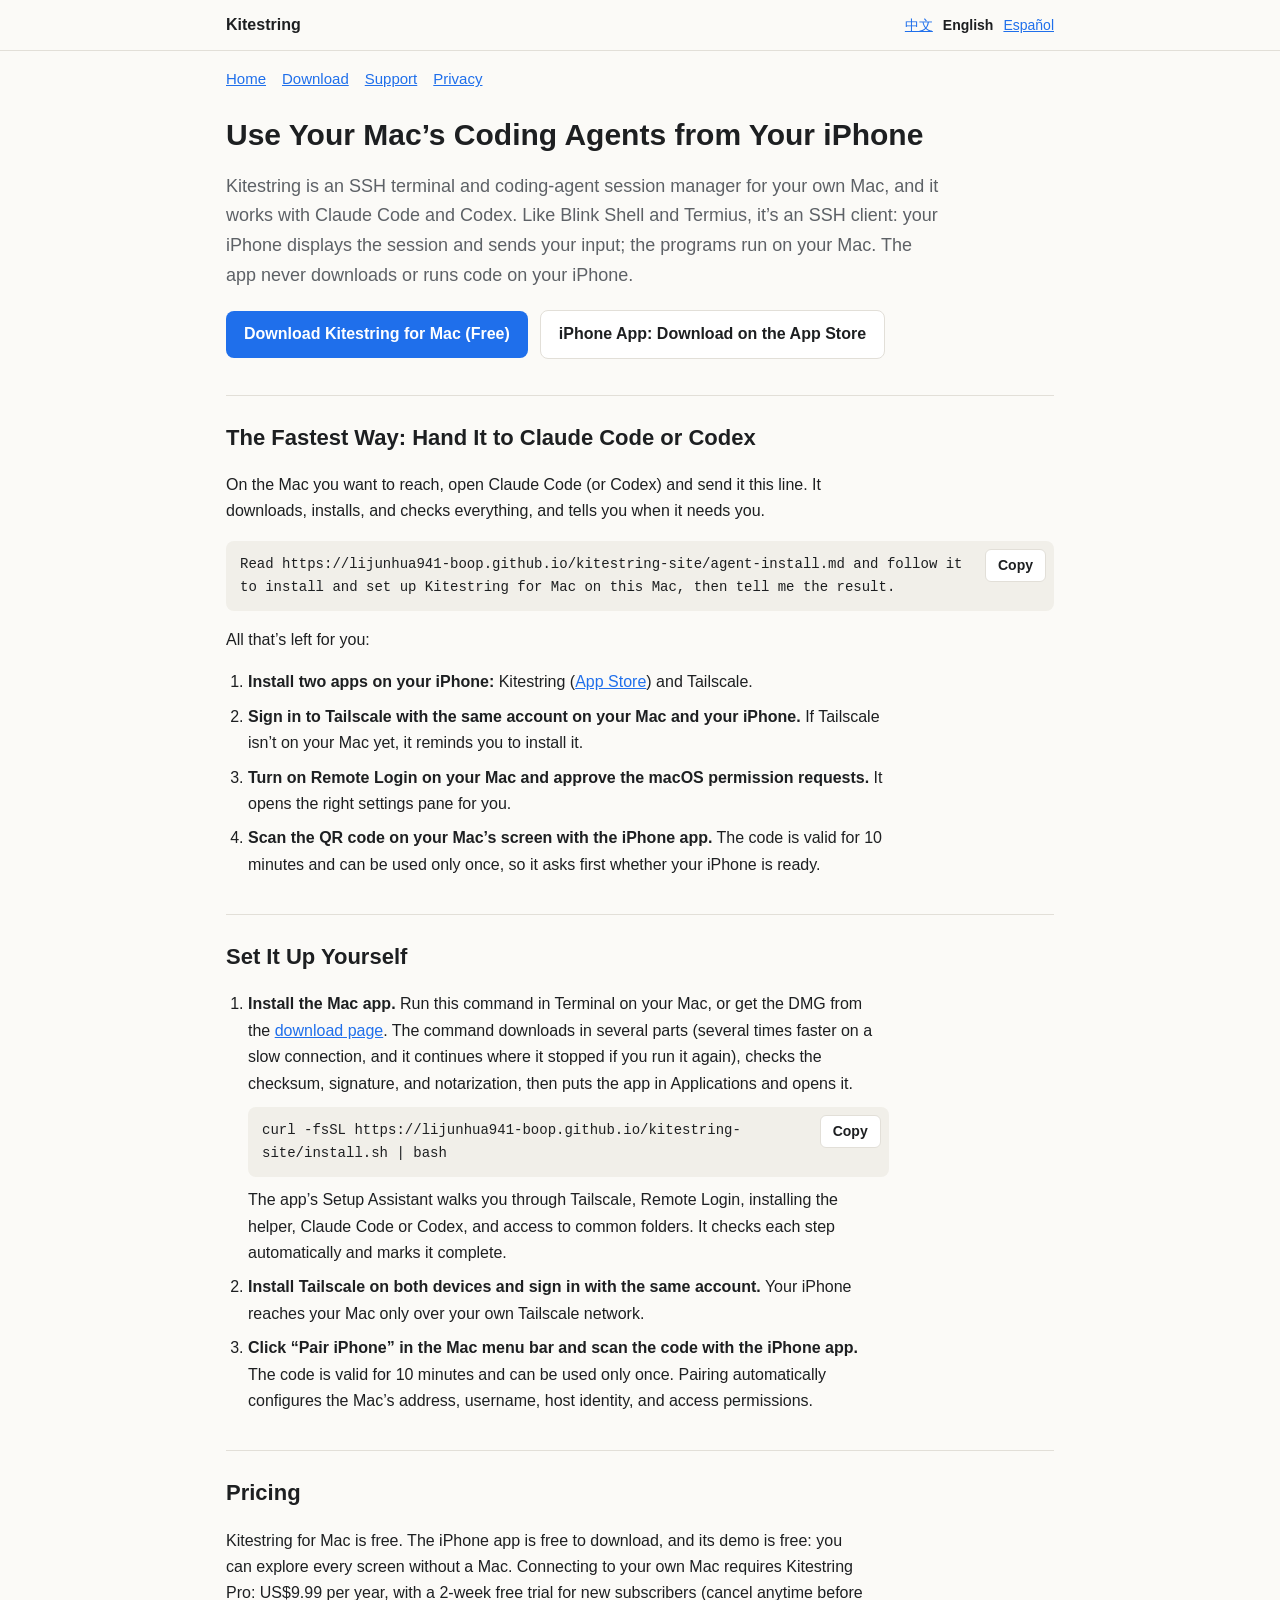
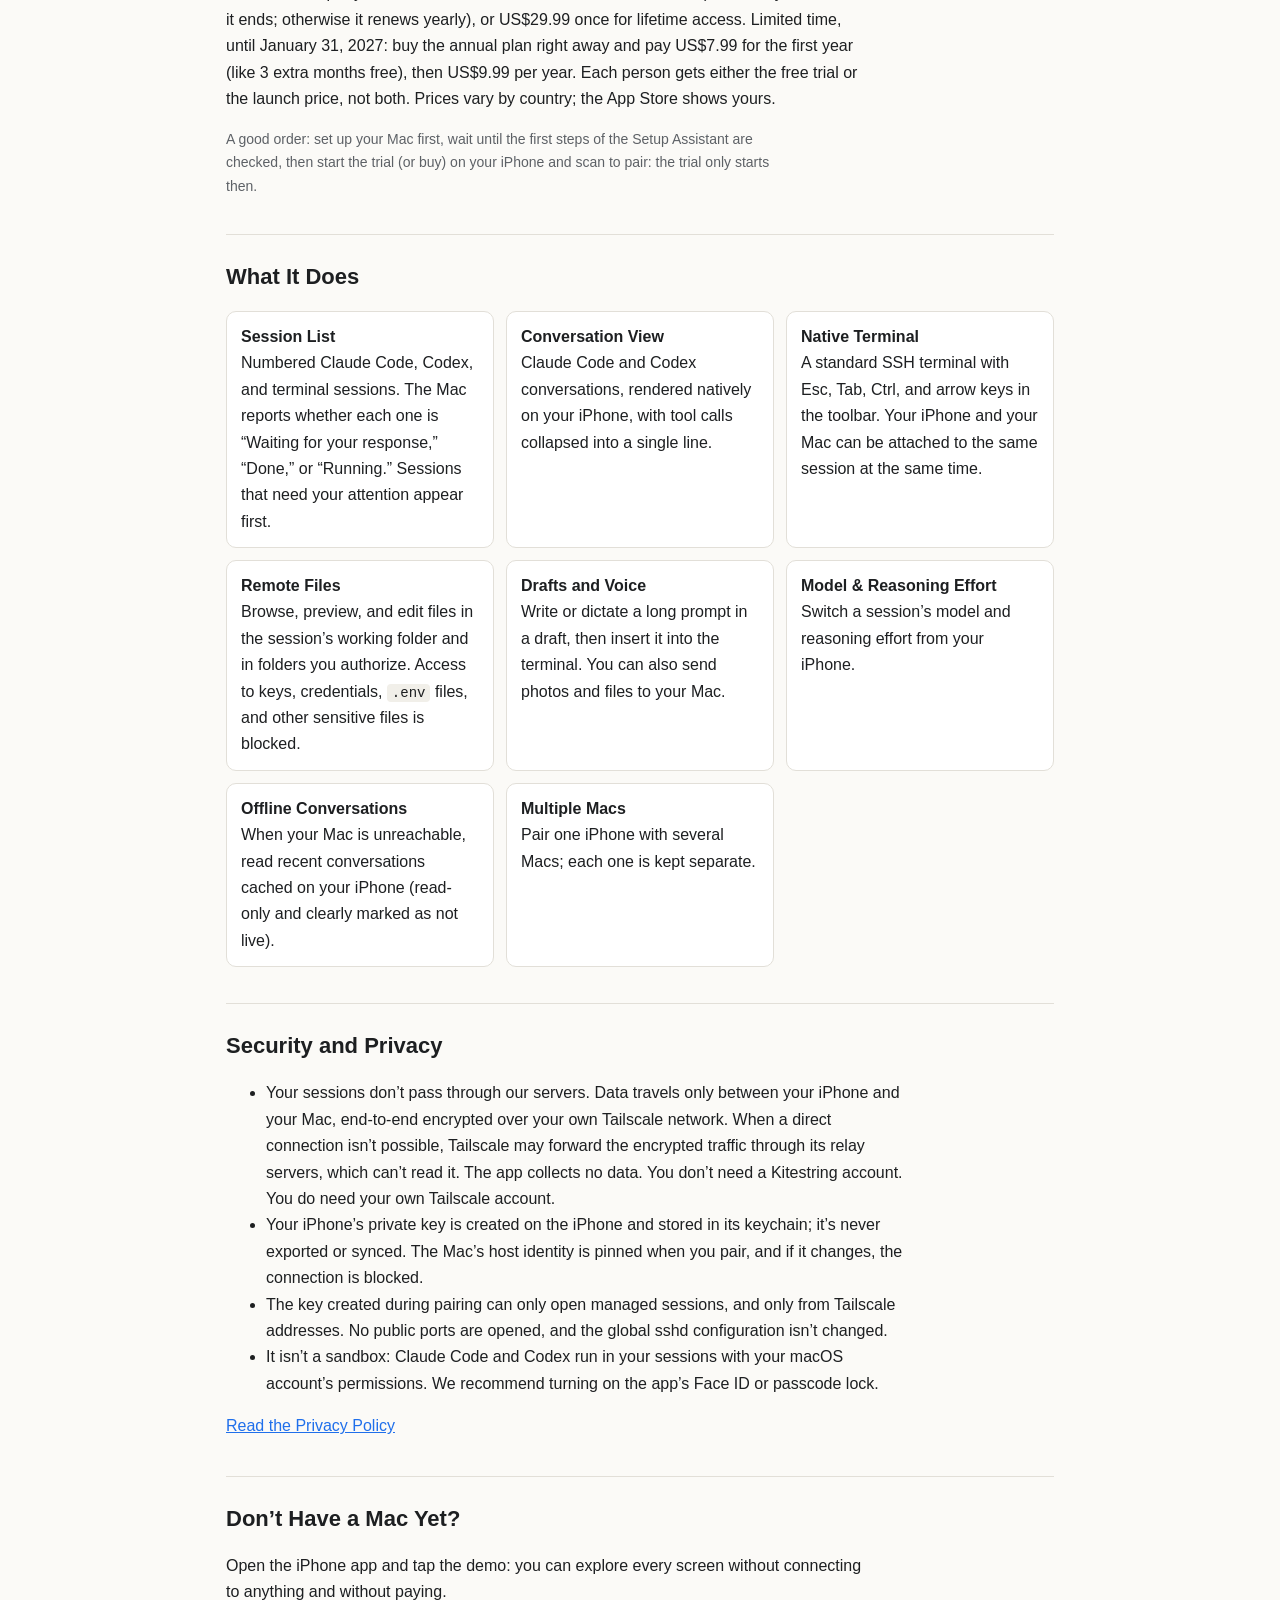
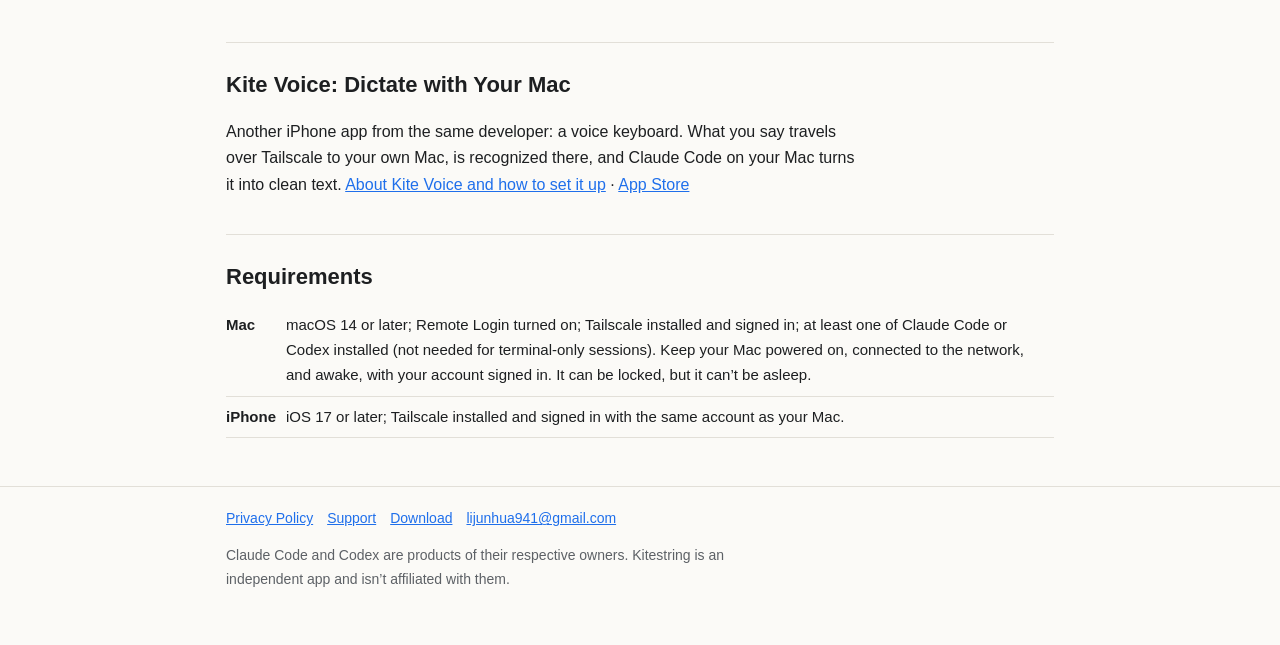
==== commit 2e39baf7: "site: Mac 0.16.8 (17) download and update feed; privacy policy on account usage; trial and launch pr" ====
--- a/index.html
+++ b/index.html
@@ -105,8 +105,8 @@
 </ol>
 
 <h2 id="zh-price">价格</h2>
-<p>Kitestring for Mac 免费。iPhone App 免费下载，演示模式免费：不需要 Mac，就能看到全部界面。连接你自己的 Mac 需要 Kitestring Pro：按年订阅 US$9.99，或一次买断 US$29.99，没有试用期；各地区的价格以 App Store 显示的为准。</p>
-<p class="muted">建议的顺序：先在 Mac 上装好，等「设置向导」前几步都打勾，再在 iPhone 上购买并扫码配对。</p>
+<p>Kitestring for Mac 免费。iPhone App 免费下载，演示模式免费：不需要 Mac，就能看到全部界面。连接你自己的 Mac 需要 Kitestring Pro：按年订阅 US$9.99，首次订阅可免费试用 2 周（结束前随时可取消，不取消就按年续订）；或一次买断 US$29.99。限时到 2027 年 1 月 31 日：直接购买年费，首年 US$7.99（相当于多送 3 个月），之后每年 US$9.99。免费试用和限时首年价每人只能享受其中一个。各地区的价格以 App Store 显示的为准。</p>
+<p class="muted">建议的顺序：先在 Mac 上装好，等「设置向导」前几步都打勾，再在 iPhone 上开始试用（或购买）并扫码配对：试用从这时才开始算。</p>
 
 <h2>能做什么</h2>
 <ul class="grid">
@@ -173,8 +173,8 @@
 </ol>
 
 <h2 id="en-price">Pricing</h2>
-<p>Kitestring for Mac is free. The iPhone app is free to download, and its demo is free: you can explore every screen without a Mac. Connecting to your own Mac requires Kitestring Pro: US$9.99 per year, or US$29.99 once for lifetime access. There’s no free trial. Prices vary by country; the App Store shows yours.</p>
-<p class="muted">A good order: set up your Mac first, wait until the first steps of the Setup Assistant are checked, then buy on your iPhone and scan to pair.</p>
+<p>Kitestring for Mac is free. The iPhone app is free to download, and its demo is free: you can explore every screen without a Mac. Connecting to your own Mac requires Kitestring Pro: US$9.99 per year, with a 2-week free trial for new subscribers (cancel anytime before it ends; otherwise it renews yearly), or US$29.99 once for lifetime access. Limited time, until January 31, 2027: buy the annual plan right away and pay US$7.99 for the first year (like 3 extra months free), then US$9.99 per year. Each person gets either the free trial or the launch price, not both. Prices vary by country; the App Store shows yours.</p>
+<p class="muted">A good order: set up your Mac first, wait until the first steps of the Setup Assistant are checked, then start the trial (or buy) on your iPhone and scan to pair: the trial only starts then.</p>
 
 <h2>What It Does</h2>
 <ul class="grid">
@@ -241,8 +241,8 @@
 </ol>
 
 <h2 id="es-price">Precio</h2>
-<p>Kitestring para Mac es gratis. La app del iPhone se descarga gratis y su demostración es gratuita: puedes explorar todas las pantallas sin un Mac. Para conectarte a tu propio Mac necesitas Kitestring Pro: 9,99 USD al año, o 29,99 USD una sola vez para acceso de por vida. No hay prueba gratuita. Los precios varían según el país; el App Store muestra el tuyo.</p>
-<p class="muted">Un buen orden: configura primero tu Mac, espera a que los primeros pasos del Asistente de configuración estén marcados y después compra en tu iPhone y escanea para vincular.</p>
+<p>Kitestring para Mac es gratis. La app del iPhone se descarga gratis y su demostración es gratuita: puedes explorar todas las pantallas sin un Mac. Para conectarte a tu propio Mac necesitas Kitestring Pro: 9,99 USD al año, con 2 semanas de prueba gratis para nuevos suscriptores (cancela cuando quieras antes de que termine; si no, se renueva cada año), o 29,99 USD una sola vez para acceso de por vida. Por tiempo limitado, hasta el 31 de enero de 2027: compra ya el plan anual y paga 7,99 USD el primer año (como 3 meses más gratis); después, 9,99 USD al año. Cada persona puede usar la prueba gratuita o el precio de lanzamiento, no ambos. Los precios varían según el país; el App Store muestra el tuyo.</p>
+<p class="muted">Un buen orden: configura primero tu Mac, espera a que los primeros pasos del Asistente de configuración estén marcados y después empieza la prueba (o compra) en tu iPhone y escanea para vincular: la prueba empieza solo entonces.</p>
 
 <h2>Qué hace</h2>
 <ul class="grid">
